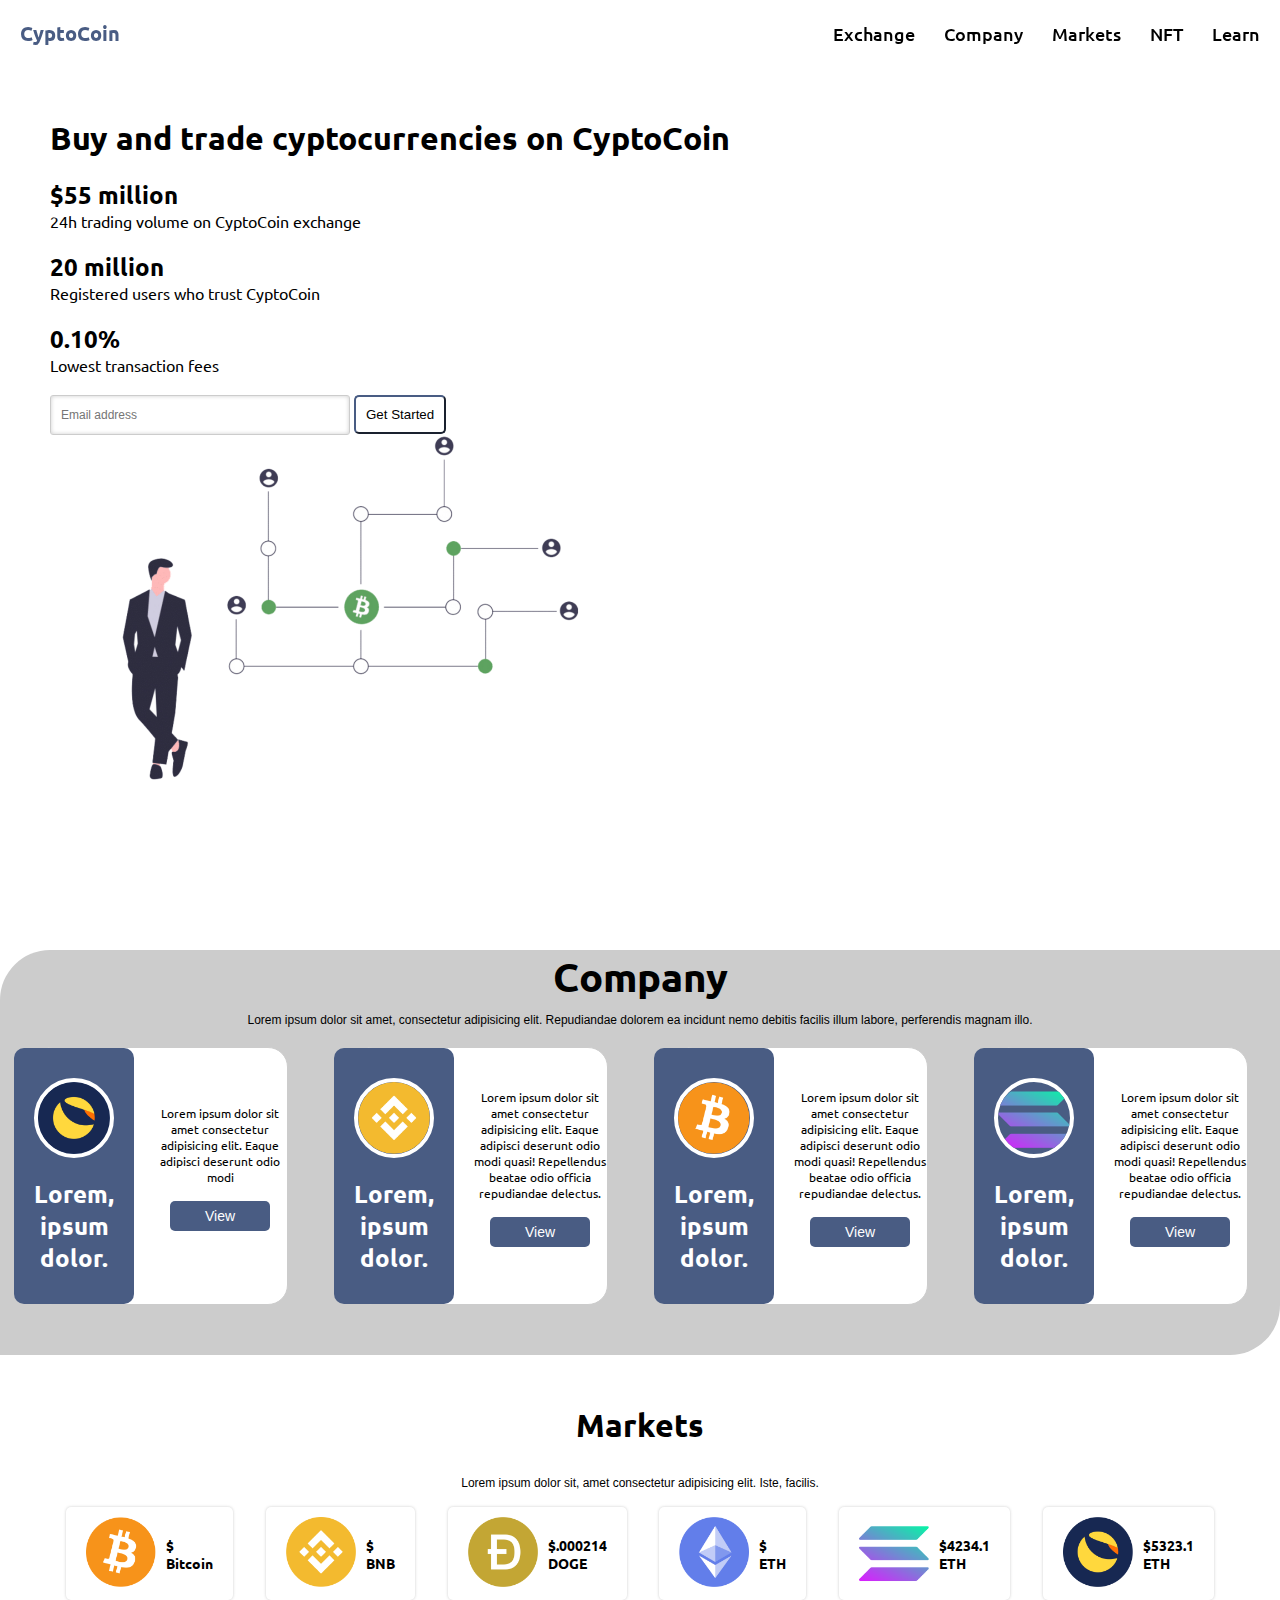
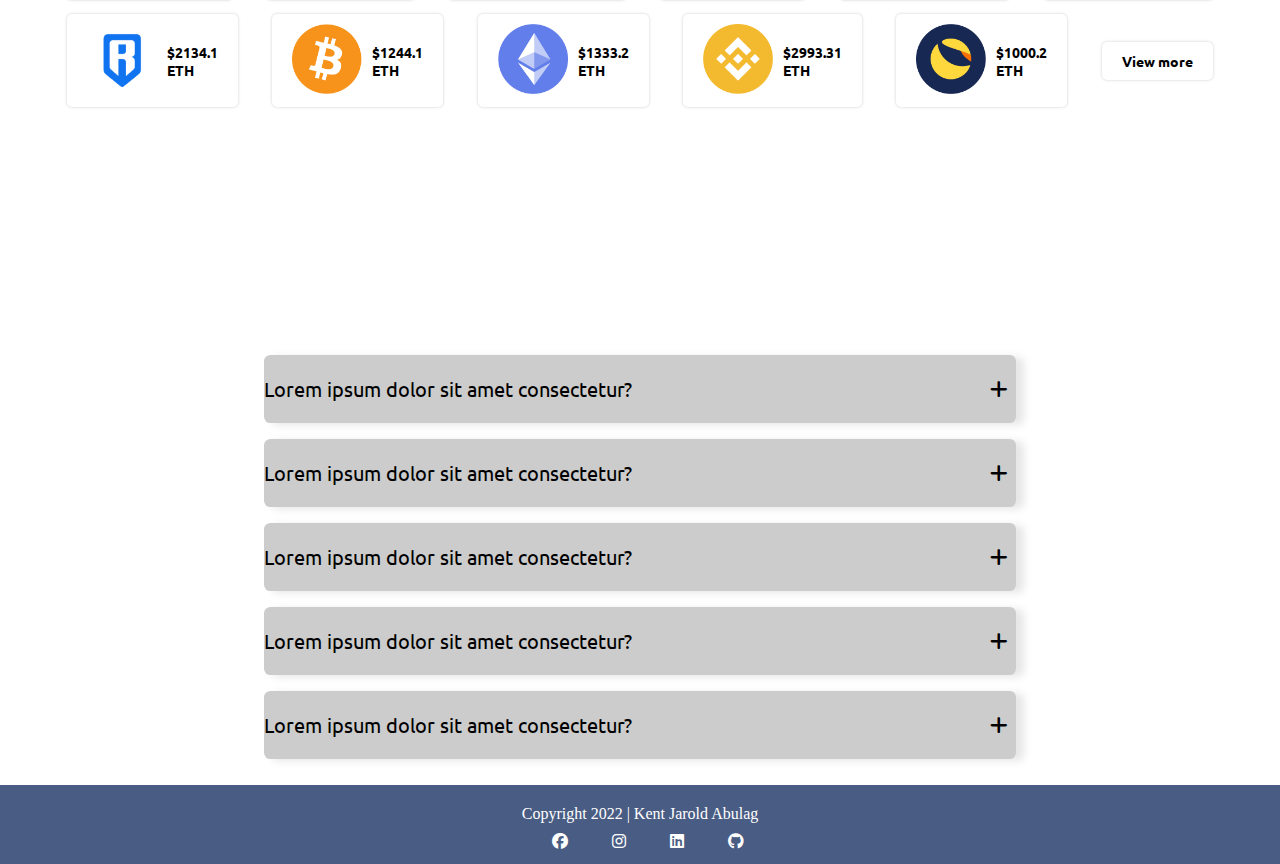
==== index.html @ 0d17db56 "all files" ====
<!DOCTYPE html>

<head>
    <meta name="viewport" content="width=device-width, initial-scale=1.0">
    <title>CypCoin</title>
    <!-- style css -->
    <link rel="stylesheet" type="text/css" href="css/style.css">
    <link rel="stylesheet" href="https://cdnjs.cloudflare.com/ajax/libs/font-awesome/6.1.1/css/all.min.css">
    <script src="https://code.jquery.com/jquery-3.6.0.min.js"></script>
</head>

</head>

<body>

    <!-- preloader -->
    <div id="preloader"></div>

    <!-- Navigation -->
    <nav class="navbar">
        <div class="max-width">
            <div class="logo">
                <p>CyptoCoin</p>
            </div>
            <form action="login.html" class="btn-start">
                <button>Get Started</button>
            </form>
            <ul class="menu">
                <li><a class="active" href="#exchange">Exchange</a></li>
                <li><a href="#company">Company</a></li>
                <li><a href="#markets">Markets</a></li>
                <li><a href="#nft">NFT</a></li>
                <li><a href="#Learn">Learn</a></li>
            </ul>
            <div class="menu-btn">
                <i class="fas fa-bars"></i>
            </div>
        </div>
    </nav>
    <!-- Exchange Section -->
    <section class="exchange" id="exchange">
        <div class="max-width">
            <div class="exchange-content">
                <div class="left">
                    <h1 class="title">Buy and trade cyptocurrencies on CyptoCoin</h1><br>
                    <h2 class="title-1">$55 million</h2>
                    <p>24h trading volume on CyptoCoin exchange</p><br>
                    <h2 class="title-1">20 million</h2>
                    <p>Registered users who trust CyptoCoin</p><br>
                    <h2 class="title-1">0.10%</h2>
                    <p>Lowest transaction fees</p><br>
                    <input type="text" name="email" placeholder="Email address">
                    <button class="btn">Get Started</button>
                </div>
                <div class="right">
                    <img src="images/cypto2.png" alt="cypto">
                </div>
            </div>
        </div>
    </section>
    <!-- Company Section -->
    <section class="company" id="company">
        <div class="company-container">
            <div class="company-heading">
                <h1>Company</h1>
                <p>Lorem ipsum dolor sit amet, consectetur adipisicing elit. Repudiandae dolorem ea incidunt nemo
                    debitis facilis illum labore, perferendis magnam illo.</p>
            </div>
            <div class="company-row">

                <div class="company-card">
                    <div class="company-card-header">
                        <div class="company-image">
                            <img src="images/luna.png" alt="" class="company-img">
                        </div>
                        <h1>Lorem, ipsum dolor.</h1>
                    </div>
                    <div class="company-card-body">
                        <p>
                            Lorem ipsum dolor sit amet consectetur adipisicing elit. Eaque adipisci deserunt odio modi
                        </p>
                        <button class="btn-view">View</button>
                    </div>
                </div>

                <div class="company-card">
                    <div class="company-card-header">
                        <div class="company-image">
                            <img src="images/bnb.png" alt="" class="company-img">
                        </div>
                        <h1>Lorem, ipsum dolor.</h1>
                    </div>
                    <div class="company-card-body">
                        <p>
                            Lorem ipsum dolor sit amet consectetur adipisicing elit. Eaque adipisci deserunt odio modi
                            quasi! Repellendus beatae odio officia repudiandae delectus.
                        </p>
                        <button class="btn-view">View</button>
                    </div>
                </div>

                <div class="company-card">
                    <div class="company-card-header">
                        <div class="company-image">
                            <img src="images/btc.png" alt="" class="company-img">
                        </div>
                        <h1>Lorem, ipsum dolor.</h1>
                    </div>
                    <div class="company-card-body">
                        <p>
                            Lorem ipsum dolor sit amet consectetur adipisicing elit. Eaque adipisci deserunt odio modi
                            quasi! Repellendus beatae odio officia repudiandae delectus.
                        </p>
                        <button class="btn-view">View</button>
                    </div>
                </div>

                <div class="company-card">
                    <div class="company-card-header">
                        <div class="company-image">
                            <img src="images/sol.png" alt="" class="company-img">
                        </div>
                        <h1>Lorem, ipsum dolor.</h1>
                    </div>
                    <div class="company-card-body">
                        <p>
                            Lorem ipsum dolor sit amet consectetur adipisicing elit. Eaque adipisci deserunt odio modi
                            quasi! Repellendus beatae odio officia repudiandae delectus.
                        </p>
                        <button class="btn-view">View</button>
                    </div>
                </div>


            </div>
        </div>

    </section>
    <!-- Markets section -->
    <section class="markets" id="markets">
        <div class="max-width">
            <div class="markets-content">
                <div class="markets-title">
                    <h1>Markets</h1>
                    <p>Lorem ipsum dolor sit, amet consectetur adipisicing elit. Iste, facilis.</p>
                </div>

                <div class="markets-container">
                    <div class="coin-price">
                        <div class="markets-logo"><img src="images/btc.png"></div>
                        <div>
                            <h1>$<span id="bitcoin"></span></h1>
                            <h1>Bitcoin</h1>
                        </div>
                    </div>

                    <div class="coin-price">
                        <div class="markets-logo"><img src="images/bnb.png"></div>
                        <div>
                            <h1>$<span id="binancecoin"></span></h1>
                            <h1>BNB</h1>
                        </div>
                    </div>

                    <div class="coin-price">
                        <div class="markets-logo"><img src="images/doge.png"></div>
                        <div>
                            <h1>$</h1<span id="dogecoin">.000214</span></h1>
                            <h1>DOGE</h1>
                        </div>
                    </div>

                    <div class="coin-price">
                        <div class="markets-logo"><img src="images/eth.png"></div>
                        <div>
                            <h1>$<span id="ethereum"></span></h1>
                            <h1>ETH</h1>
                        </div>
                    </div>

                    <div class="coin-price">
                        <div class="markets-logo"><img src="images/sol.png"></div>
                        <div>
                            <h1>$<span id="ethereum"></span>4234.1</h1>
                            <h1>ETH</h1>
                        </div>
                    </div>

                    <div class="coin-price">
                        <div class="markets-logo"><img src="images/luna.png"></div>
                        <div>
                            <h1>$<span id="ethereum"></span>5323.1</h1>
                            <h1>ETH</h1>
                        </div>
                    </div>

                    <div class="coin-price">
                        <div class="markets-logo"><img src="images/ronin.png"></div>
                        <div>
                            <h1>$<span id="ethereum">2134.1</span></h1>
                            <h1>ETH</h1>
                        </div>
                    </div>

                    <div class="coin-price">
                        <div class="markets-logo"><img src="images/btc.png"></div>
                        <div>
                            <h1>$<span id="ethereum">1244.1</span></h1>
                            <h1>ETH</h1>
                        </div>
                    </div>

                    <div class="coin-price">
                        <div class="markets-logo"><img src="images/eth.png"></div>
                        <div>
                            <h1>$<span id="ethereum"></span>1333.2</h1>
                            <h1>ETH</h1>
                        </div>
                    </div>

                    <div class="coin-price">
                        <div class="markets-logo"><img src="images/bnb.png"></div>
                        <div>
                            <h1>$<span id="ethereum">2993.31</span></h1>
                            <h1>ETH</h1>
                        </div>
                    </div>

                    <div class="coin-price">
                        <div class="markets-logo"><img src="images/luna.png"></div>
                        <div>
                            <h1>$<span id="ethereum">1000.2</span></h1>
                            <h1>ETH</h1>
                        </div>
                    </div>

                    <div class="coin-price">
                        <div>
                            <h1>View more</h1>
                        </div>
                    </div>

                </div>
            </div>
        </div>
    </section>
    <!-- NFT Section
    <section class="nft" id="nft">
        <div class="max-width">
            <div class="nft-content">
                <div class="nft-container">
                    <div class="nft-content">
                        <div class="card-wrapper">
                            <div class="card">
                                <div class="image-content">
                                    <span class="overlay"></span>

                                    <div class="card-image">
                                        <img src="images/bnb.png" alt="" class="card-img">
                                    </div>
                                </div>
                                <div class="card-content">
                                    <h2 class="nft-name">Lorem ipsum dolor</h2>
                                    <p class="description">Lorem, ipsum dolor sit amet consectetur adipisicing elit.
                                        Dolore, eum!</p>
                                    <button class="btn-view">View</button>
                                </div>
                            </div>
                        </div>
                    </div>
                </div>
            </div>
        </div>
    </section> -->
    <!--Learn -->
    <section class="learn" id="Learn">
        <div class="learn-container">
            <div class="learn-item" id="question1">
                <a href="#question1" class="question-link">
                    Lorem ipsum dolor sit amet consectetur?
                    <i class="fa-solid fa-plus"></i>
                    <i class="fa-solid fa-minus"></i>
                </a>
                <div class="answer">
                    <p>
                        Lorem ipsum dolor sit amet consectetur, adipisicing elit. Animi officiis dignissimos aliquid
                        iste libero, sed consequuntur quasi voluptas corporis dicta molestiae expedita similique
                        deleniti vel
                        eveniet quo quis ipsam adipisci?
                    </p>
                </div>
            </div>

            <div class="learn-item" id="question2">
                <a href="#question2" class="question-link">
                    Lorem ipsum dolor sit amet consectetur?
                    <i class="fa-solid fa-plus"></i>
                    <i class="fa-solid fa-minus"></i>
                </a>
                <div class="answer">
                    <p>
                        Lorem ipsum dolor sit amet consectetur, adipisicing elit. Animi officiis dignissimos aliquid
                        iste libero, sed consequuntur quasi voluptas corporis dicta molestiae expedita similique
                        deleniti vel
                        eveniet quo quis ipsam adipisci?
                    </p>
                </div>
            </div>

            <div class="learn-item" id="question3">
                <a href="#question3" class="question-link">
                    Lorem ipsum dolor sit amet consectetur?
                    <i class="fa-solid fa-plus"></i>
                    <i class="fa-solid fa-minus"></i>
                </a>
                <div class="answer">
                    <p>
                        Lorem ipsum dolor sit amet consectetur, adipisicing elit. Animi officiis dignissimos aliquid
                        iste libero, sed consequuntur quasi voluptas corporis dicta molestiae expedita similique
                        deleniti vel
                        eveniet quo quis ipsam adipisci?
                    </p>
                </div>
            </div>

            <div class="learn-item" id="question4">
                <a href="#question4" class="question-link">
                    Lorem ipsum dolor sit amet consectetur?
                    <i class="fa-solid fa-plus"></i>
                    <i class="fa-solid fa-minus"></i>
                </a>
                <div class="answer">
                    <p>
                        Lorem ipsum dolor sit amet consectetur, adipisicing elit. Animi officiis dignissimos aliquid
                        iste libero, sed consequuntur quasi voluptas corporis dicta molestiae expedita similique
                        deleniti vel
                        eveniet quo quis ipsam adipisci?
                    </p>
                </div>
            </div>

            <div class="learn-item" id="question5">
                <a href="#question5" class="question-link">
                    Lorem ipsum dolor sit amet consectetur?
                    <i class="fa-solid fa-plus"></i>
                    <i class="fa-solid fa-minus"></i>
                </a>
                <div class="answer">
                    <p>
                        Lorem ipsum dolor sit amet consectetur, adipisicing elit. Animi officiis dignissimos aliquid
                        iste libero, sed consequuntur quasi voluptas corporis dicta molestiae expedita similique
                        deleniti vel
                        eveniet quo quis ipsam adipisci?
                    </p>
                </div>
            </div>
        </div>
    </section>
    <footer class="footerID">
        <div class="footer">
            <p>Copyright 2022 | Kent Jarold Abulag</p>
            <div class="media">
                <a href="#"><i class="fab fa-facebook"></i></a>
                <a href="#"><i class="fab fa-instagram"></i></a>
                <a href="#"><i class="fab fa-linkedin"></i></a>
                <a href="#"><i class="fab fa-github"></i></a>
            </div>
        </div>
    </footer>
    <script src="lib/script.js"></script>
    <script src="lib/price.js"></script>
    <script src="lib/app.js"></script>
    <script>
        // preloader
        var loader = document.getElementById("preloader");
        window.addEventListener("load", function () {
            loader.style.display = "none"
        });
    </script>
</body>

</html>
---- css/style.css ----
@import url('https://fonts.googleapis.com/css2?family=Poppins:ital,wght@0,500;0,600;0,700;1,400&family=Ubuntu:wght@400;500;700&display=swap');

/* color primary #495C83 */
/* color secondary #7A86B6 */
* {
  margin: 0;
  padding: 0;
  box-sizing: border-box;
  text-decoration: none;
}

.max-width {
  max-width: 1300px;
  padding: 0 50px;
  margin: auto;
}

/* navigation */

.menu-btn {
  color: #fff;
  font-size: 23px;
  cursor: pointer;
  display: none;
}

.navbar {
  position: fixed;
  width: 100%;
  padding: 10px;
  z-index: 999;
  font-family: 'Ubuntu', sans-serif;
  transition: all 0.3s ease;
}

.navbar .max-width {
  display: flex;
  padding: 10px;
  align-items: center;
  justify-content: space-between;
}

.navbar .logo p {
  color: #495C83;
  font-size: 20px;
  font-weight: 600;
  transition: all 0.3s ease;
}

.navbar .menu li {
  list-style-type: none;
  display: inline-block;
}

.navbar.sticky {
  padding: 15px 0;
  background-color: #fff;
  box-shadow: 0 2px 4px 0 rgba(0, 0, 0, .2);
}


.navbar .menu li a {
  color: #000;
  font-size: 18px;
  font-weight: 500;
  margin-left: 25px;
  transition: color 0.3s ease;
}

/* navigation button */
.btn-start {
  margin-left: auto;
}

.btn-start button{
  padding: 10px;
  border-radius: 5px;
  margin-right: 2px;
  background: none;
  display: none;
  border-color: #495C83;
}

.btn-start button:hover {
  background-color: #495C83;
  border-color: #000;
  color: #fff;
}



/* exchange section */
.exchange {
  display: flex;
  height: 100vh;
  background-color: #fff;
  /* background: url("images/dotbg.png") no-repeat; */
  min-height: 500px;
  font-family: 'Ubuntu', sans-serif;
}

.exchange .exchange-content .right img {
  display: 50%;
  margin-left: auto;
  width: 600px;
}

.exchange .exchange-content {
  display: flex;
  flex-wrap: wrap;
  align-items: center;
  justify-content: space-between;
}

.exchange-content input[type="text"] {
  width: 50%;
  font-family: Verdana, Geneva, Tahoma, sans-serif;
  height: 40px;
  padding: 10px;
  font-size: 12px;
  border: solid 1px #ccc;
  width: 300px;
  -moz-box-shadow: inset 0 0 4px rgba(0, 0, 0, 0.2);
  -webkit-box-shadow: inset 0 0 4px rgba(0, 0, 0, 0.2);
  box-shadow: inner 0 0 4px rgba(0, 0, 0, 0.2);
  -webkit-border-radius: 3px;
  -moz-border-radius: 3px;
  border-radius: 3px;
}

.btn {
  padding: 10px;
  border-radius: 5px;
  margin-right: 2px;
  background: none;
  margin-left: auto;
  border-color: #495C83;
}

.btn:hover {
  background-color: #495C83;
  border-color: #000;
  color: #fff;
}


/* company section*/
.company {

  border-radius: 50px 0px 50px 0px;
  background: #ccc;
  color: #000;
  font-family: 'Ubuntu', sans-serif;
}

.company-container {
  width: 100%;
  margin: 50px auto;
}

.company-heading {
  text-align: center;
  font-size: 20px;
  bottom: 50px;
}

.company-heading p {
  font-size: 12px;
  font-family: 'Gill Sans', 'Gill Sans MT', Calibri, 'Trebuchet MS', sans-serif;
  padding: 10px;
}

.company-row {
  display: flex;
  flex-direction: row;
  justify-content: space-around;
  flex-flow: wrap;
}

.company-card {
  width: 20%;
  border-radius: 20px;
  margin-top: 10px;
  display: flex;
  align-items: center;
  justify-content: center;
  color: #000;
  background: #fff;
  border: 1px solid #ccc;
  margin-bottom: 50px;
  transition: all 0.3s ease;
}

.company-card-header {
  text-align: center;
  padding: 30px 10px;
  font-size: 12px;
  background: #495C83;
  border-radius: 10px;
  color: #fff;
}

.company-card-body {
  padding: 20px 20px;
  text-align: center;
  flex-direction: column;
  font-size: 12px;
}

.company-image {
  position: relative;
  height: 100px;
  width: 100px;
  border-radius: 50%;
}

.company-img {
  height: 80%;
  width: 80%;
  object-fit: cover;
  border-radius: 50%;
  border: 4px solid #fff;
}


.company-card-body .btn-view {
  width: 100px;
  font-size: 14px;
  margin: 16px;
  height: 30px;
  background-color: #495C83;
  transition: all 0.3s ease;
  border: none;
  color: #fff;
  border-radius: 5px;
}

/* markets section */
.markets {
  background: #fff;
  min-height: 60vh;
  font-family: 'Ubuntu', sans-serif;
}

.markets-title h1 {
  color: #000;
  text-align: center;
  margin-bottom: 20px;
}

.markets-title p {
  font-size: 12px;
  color: #000;
  text-align: center;
  padding: 10px;
  font-family: 'Gill Sans', 'Gill Sans MT', Calibri, 'Trebuchet MS', sans-serif;
}

.markets-container {
  display: flex;
  align-items: center;
  border-radius: 5px;
  flex-direction: row;
  justify-content: space-around;
  flex-flow: wrap;
}

.markets-logo {
  width: 70px;
  margin-right: 10px;
}

.markets-logo img {
  width: 100%;
  height: 100%;
}

.markets-container .coin-price {
  display: flex;
  justify-content: center;
  align-items: center;
  padding: 10px 20px;
  border-radius: 5px;
  box-shadow: 0 0 3px #ccc;
  margin: 7px;
}

.markets-container .coin-price div {
  display: block;
}

.markets-container .coin-price h1 {
  font-size: 14px;
}

/* nft content
.nft {
  height: 100vh;
  border-radius: 0px 50px 0px 50px;
  align-items: center;
  justify-content: center;
  display: flex;
  min-height: 500px;
  background-color: #808080;
  color: #fff;
  font-family: 'Ubuntu', sans-serif;
}

.card {
  color: #000;
  width: 50%;
  display: inline-block;
  border-radius: 25px;
  background-color: #fff;
}

.nft-content {
  margin: 0 50px;
}

.image-content,
.card-content {
  display: flex;
  flex-direction: column;
  align-items: center;
  padding: 10px 14px;
}

.image-content {
  position: relative;
  row-gap: 5px;
}

.card-image {
  position: relative;
  height: 100px;
  width: 100px;
  padding: 3px;
}

.card-img {
  height: 100%;
  width: 100%;
  object-fit: cover;
}

.nft-name {
  font-size: 18px;
  text-align: center;
  font-weight: 800;
  color: #000;
}

.description {
  font-size: 14px;
  color: #707070;
  text-align: center;
}

.btn-view {
  width: 100px;
  font-size: 14px;
  margin: 16px;
  height: 30px;
  background-color: #495C83;
  transition: all 0.3s ease;
  border: none;
  color: #fff;
  border-radius: 5px;
} */

/* Learn section - centering items */
.learn {
  justify-content: center;
  display: flex;
  width: 100%;
  align-items: center;
  height: 100vh auto;
  background: #fff;
  color: #000;
  font-family: 'Ubuntu', sans-serif;
}

.learn-container {
  width: 100%;
  max-width: 50rem;
  margin: 0 auto;
  padding: 10px 1.5rem;
}

.learn-item {
  background-color: #ccc;
  border-radius: .4rem;
  margin-bottom: 1rem;
  padding: 1 rem;
  box-shadow: .5rem 2px .5rem rgba(0, 0, 0, .1);
}

.question-link {
  font-size: 20px;
  color: #000;
  text-decoration: none;
  width: 100%;
  display: flex;
  align-items: center;
  justify-content: space-between;
  padding: 1rem 0;
}

.question-link i {
  color: #000;
  padding: .5rem;
}

.question-link .fa-minus {
  display: none;
}

.answer {
  max-height: 0;
  overflow: hidden;
  position: relative;
  background-color: #ccc;
  color: #fff;
  transition: max-height 650ms;
}

.answer.anshidden {
  max-height: 0;
  overflow: hidden;
  position: relative;
  background-color: #ccc;
  color: #fff;
  transition: max-height 650ms;
}

.answer::before {
  content: "";
  position: absolute;
  width: .6rem;
  height: 90%;
  background: #495C83;
  top: 50%;
  left: 0;
  transform: translateY(-50%);
}

.answer p {
  color: #000;
  font-size: 14px;
  padding: 2rem;
}

.learn-item:target .answer {
  max-height: 20rem;
}

.learn-item:target .question-link .fa-plus {
  display: none;
}

.learn-item:target .question-link .fa-minus {
  display: block;
}

/* Footer content */
.footerID {
  display: flex;
  color: #fff;
  padding: 20px 0px 5px 0px;
  background: #495C83;
  justify-content: center;
}

.media i {
  padding: 10px;
  color: #fff;
  margin-left: 20px;
}

/* responsive */
@media (max-width: 1300) {
  .home .max-width {
    margin-left: 0px;
  }
}

@media screen and (max-width: 1104) {
  .home .max-width {
    margin-left: 0 40px;
  }

}

@media screen and (max-width: 1000) {
  .home .max-width {
    margin-left: 0 40px;
  }

  .company-card {
    width: 30%;
  }

}

@media screen and(max-width: 991) {
  .max-width {
    padding: 0 50px;
  }

  .company-card {
    width: 40%;
  }
}

@media (max-width: 947px) {
  .max-width {
    padding: 0 50px;
  }

  .max-width {
    max-width: 800px;
  }

  .menu-btn {
    display: block;
    z-index: 999;
    color: #000;
  }

  .menu-btn i.active::before {
    content: "\f00d";
  }

  .navbar .menu {
    position: fixed;
    height: 100vh;
    width: 100%;
    left: -100%;
    top: 0;
    text-align: center;
    padding-top: 80px;
    background: #fff;
    transition: all 0.3s ease;
  }

  .navbar .menu.active {
    left: 0;
  }

  .navbar .menu li {
    display: block;
  }

  .navbar .menu li a {
    display: inline-block;
    margin: 20px 0;
    font-size: 25px;
  }

  .btn-start button {
    padding: 10px;
    border-radius: 5px;
    margin-right: 12px;
    background: none;
    display: block;
    margin-left: auto;
  }

  .login,
  .signup {
    display: inline-block;
  }

  .exchange .exchange-content .left {
    justify-content: center;
    margin: 100px 20px;
  }

  .exchange .exchange-content .right img {
    display: none;
  }

  .crypto-icon .card-img {
    width: 50px;
    height: 50px;
    padding: 2px;
  }

  .exchange-content input[type="text"] {
    display: none;
  }

  .exchange-content .btn {
    display: none;
  }

  .company-card {
    width: 40%;
  }

  @media screen and (max-width: 620px) {
    .max-width {
      padding: 0 23px;
    }

    .company-container {
      width: 100%;
    }

    .company-heading {
      padding: 20px;
      font-size: 20px;
    }

    .company-card {
      width: 60%;
    }

    .learn-content {
      max-width: 80%;
    }

    .learn-question h3 {
      font-size: 12px;
    }
  }

  @media (max-width: 500px) {
    .max-width {
      padding: 0 20px;
    }
  }
}

#preloader {
  background: #fff url(images/preloader.gif) no-repeat center center;
  background-size: 30%;
  height: 100vh;
  width: 100%;
  position: fixed;
  z-index: 100;
}
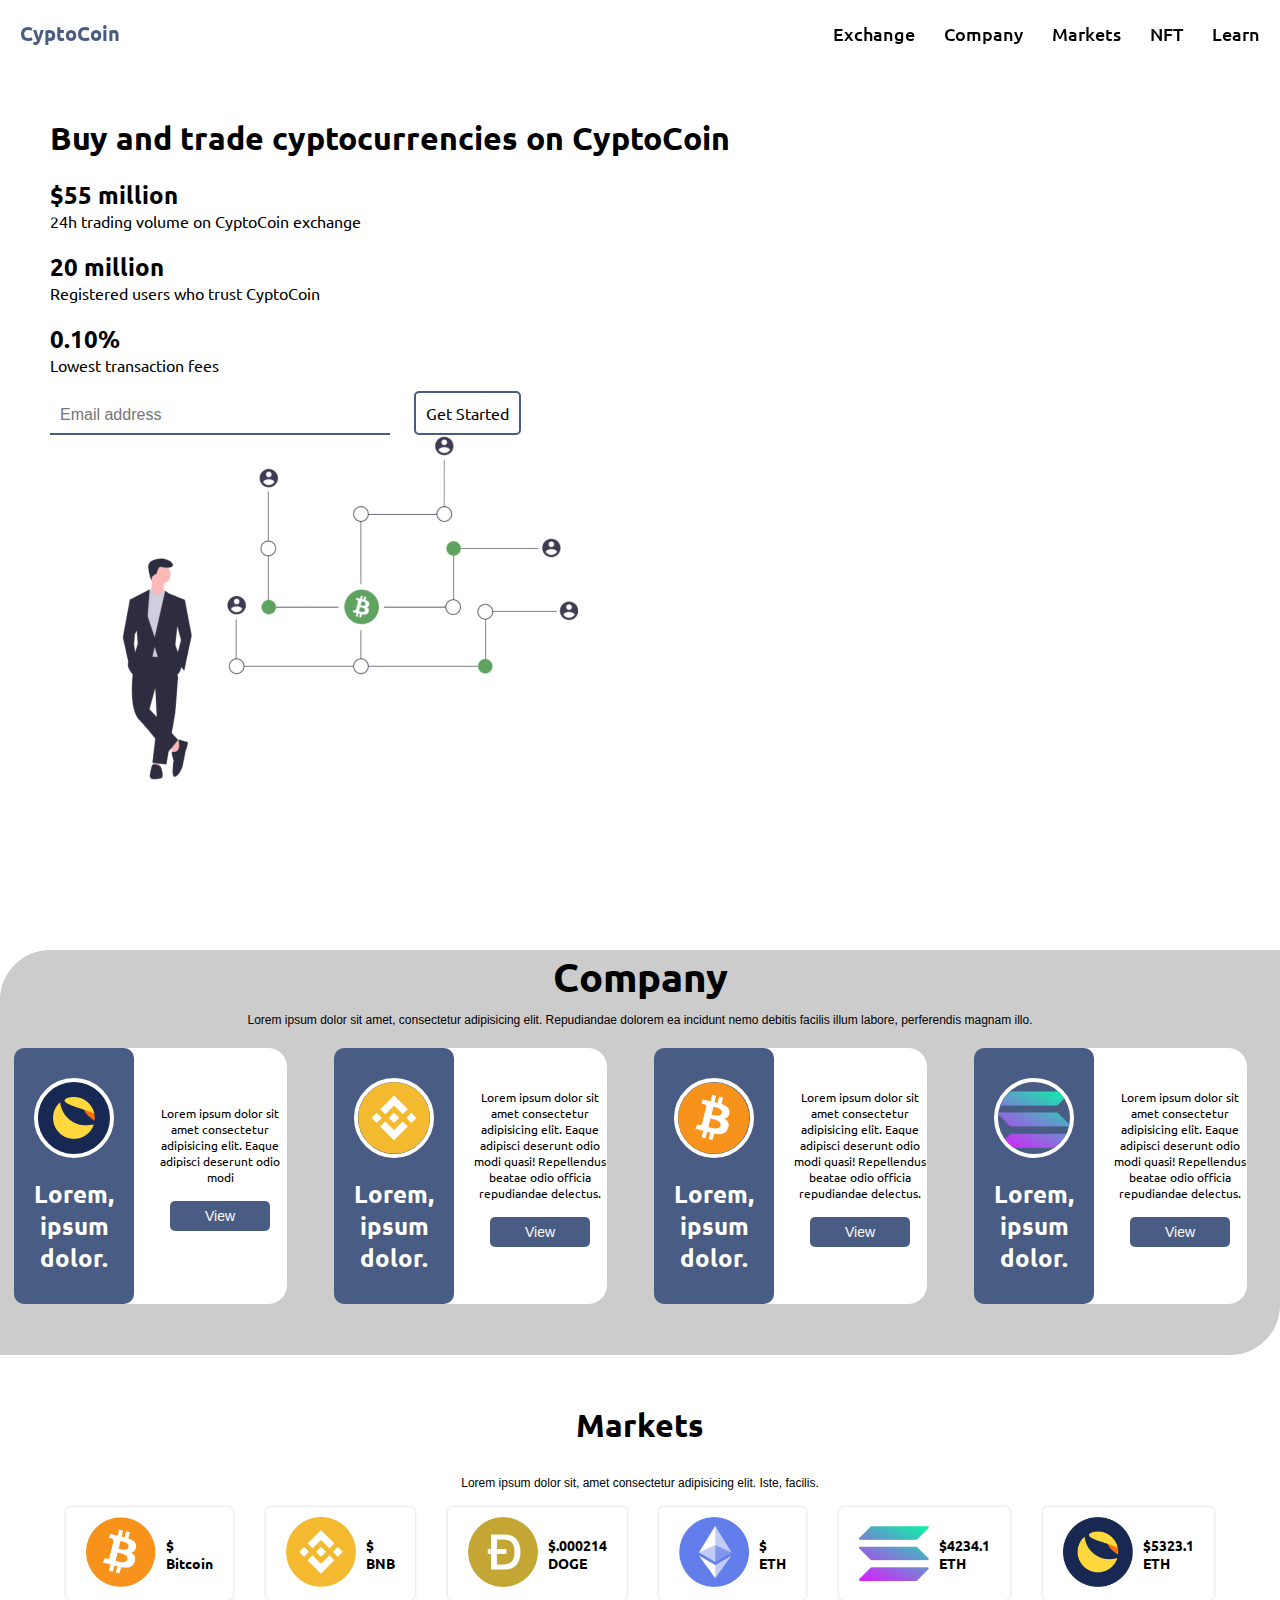
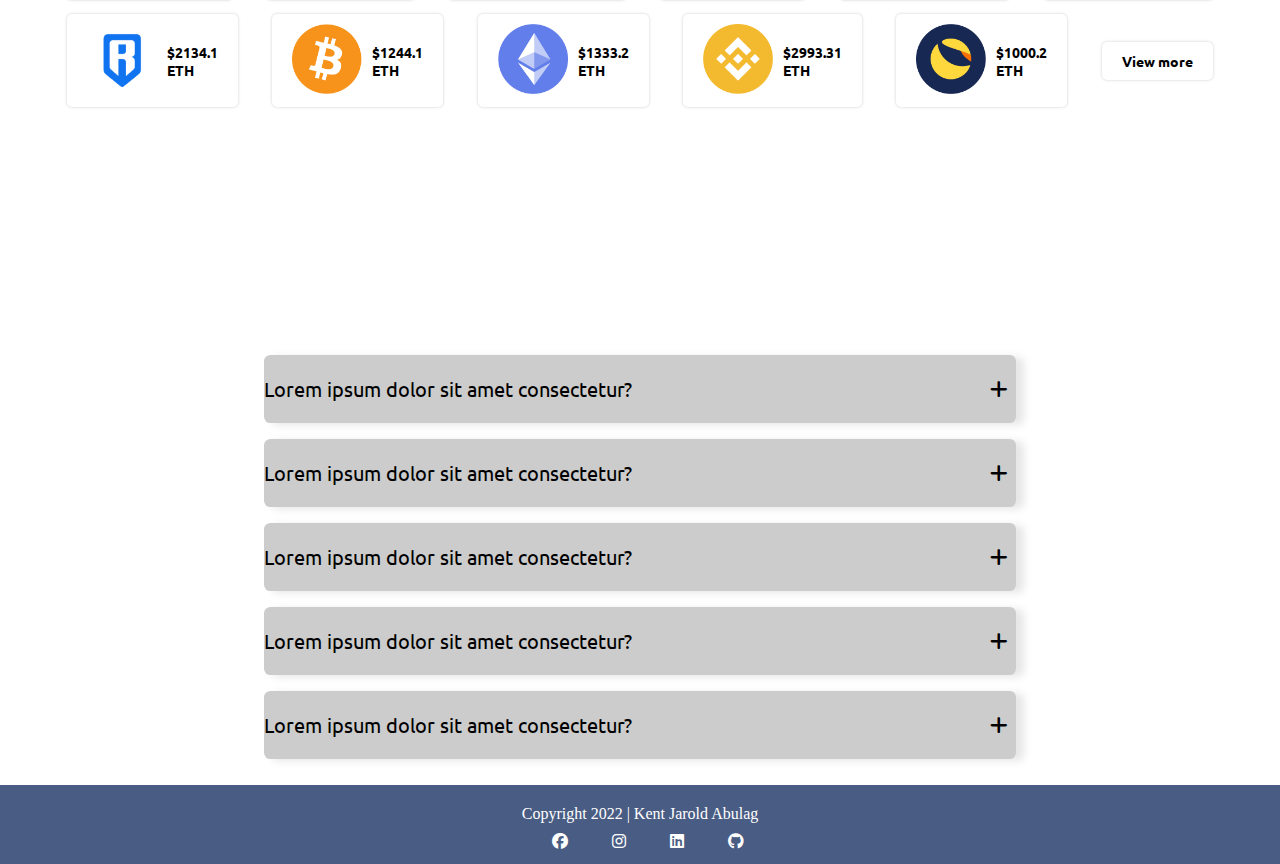
==== commit 6fb70fc9: "commit" ====
--- a/index.html
+++ b/index.html
@@ -50,7 +50,7 @@
                     <h2 class="title-1">0.10%</h2>
                     <p>Lowest transaction fees</p><br>
                     <input type="text" name="email" placeholder="Email address">
-                    <button class="btn">Get Started</button>
+                    <a href="login.html" class="btn">Get Started</a>
                 </div>
                 <div class="right">
                     <img src="images/cypto2.png" alt="cypto">
--- a/css/style.css
+++ b/css/style.css
@@ -94,7 +94,6 @@
   display: flex;
   height: 100vh;
   background-color: #fff;
-  /* background: url("images/dotbg.png") no-repeat; */
   min-height: 500px;
   font-family: 'Ubuntu', sans-serif;
 }
@@ -117,24 +116,27 @@
   font-family: Verdana, Geneva, Tahoma, sans-serif;
   height: 40px;
   padding: 10px;
-  font-size: 12px;
-  border: solid 1px #ccc;
-  width: 300px;
-  -moz-box-shadow: inset 0 0 4px rgba(0, 0, 0, 0.2);
-  -webkit-box-shadow: inset 0 0 4px rgba(0, 0, 0, 0.2);
-  box-shadow: inner 0 0 4px rgba(0, 0, 0, 0.2);
-  -webkit-border-radius: 3px;
-  -moz-border-radius: 3px;
-  border-radius: 3px;
+  margin-right: 20px;
+  font-size: 16px;
+  border: none;
+  outline: none;
+  border-bottom: 2px solid #ccc;
+  border-top: 2px solid transparent;
+  transition: all 0.2s ease;
+}
+
+.exchange-content input:is(:focus, :valid) {
+  border-bottom-color: #495C83;
 }
 
 .btn {
   padding: 10px;
   border-radius: 5px;
+  color: #000;
   margin-right: 2px;
   background: none;
-  margin-left: auto;
-  border-color: #495C83;
+  font-size: 16px;
+  border: 2px solid #495C83;
 }
 
 .btn:hover {
@@ -417,15 +419,6 @@
 }
 
 .answer {
-  max-height: 0;
-  overflow: hidden;
-  position: relative;
-  background-color: #ccc;
-  color: #fff;
-  transition: max-height 650ms;
-}
-
-.answer.anshidden {
   max-height: 0;
   overflow: hidden;
   position: relative;
